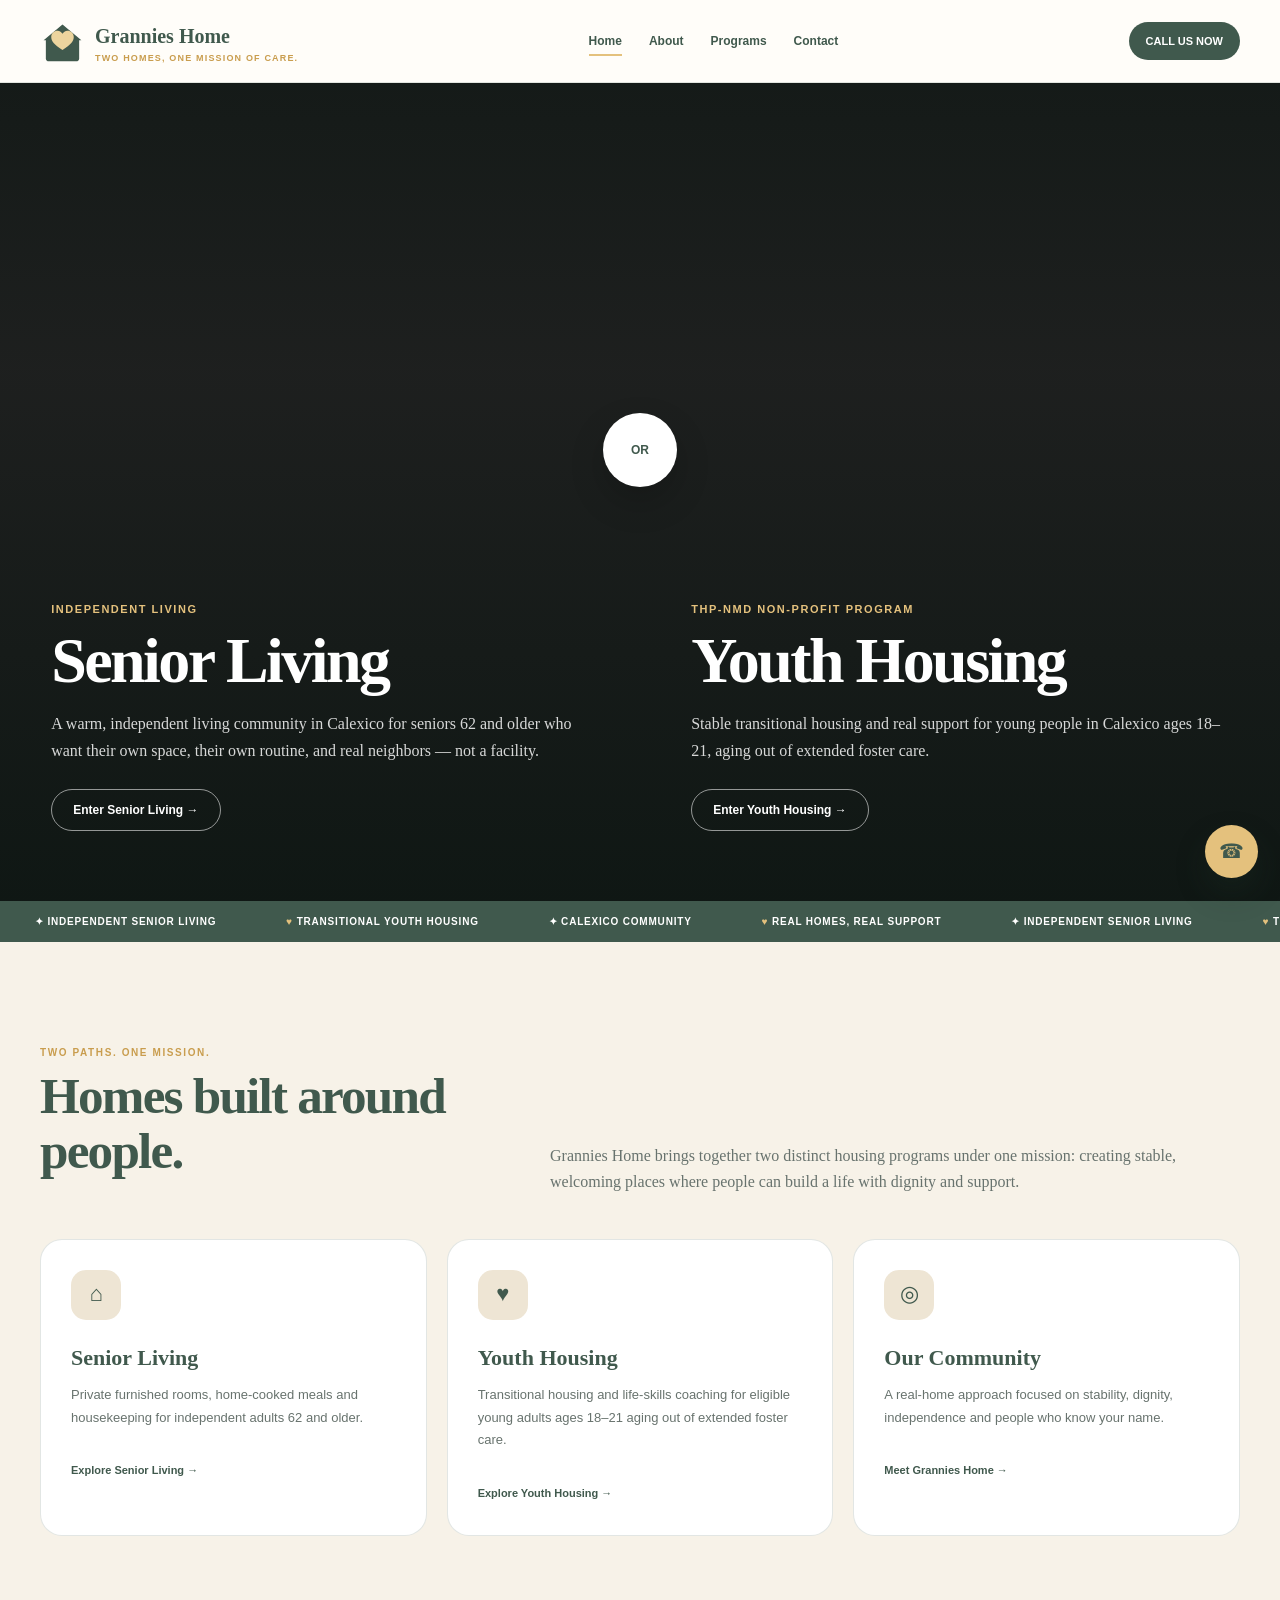
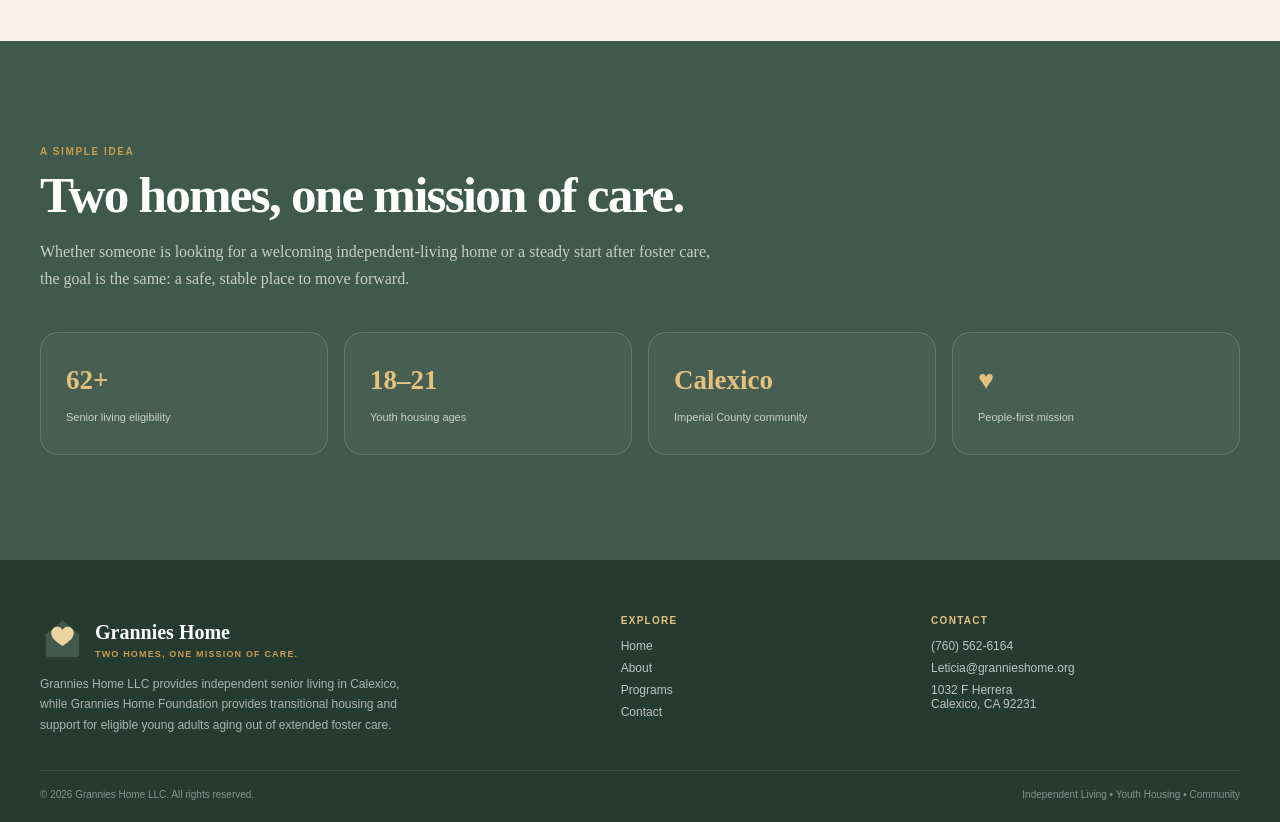
==== index.html @ 661f1105 "Add files via upload" ====
<!doctype html><html lang="en"><head><meta charset="utf-8"><meta name="viewport" content="width=device-width,initial-scale=1"><meta name="description" content="Grannies Home LLC — independent senior living and transitional youth housing in Calexico, California."><title>Grannies Home | Two Homes, One Mission of Care</title><link rel="stylesheet" href="style.css"></head><body>
<header><div class="container nav"><a class="brand" href="index.html"><svg class="logo" viewBox="0 0 100 100" aria-hidden="true">
<path d="M13 45 50 14l37 31v42a7 7 0 0 1-7 7H20a7 7 0 0 1-7-7Z" fill="#40594d"/>
<path d="M8 47 50 12l42 35H8Z" fill="#40594d"/>
<path d="M50 69c-19-12-25-20-25-29 0-8 6-14 14-14 5 0 9 3 11 7 2-4 6-7 11-7 8 0 14 6 14 14 0 9-6 17-25 29Z" fill="#ecd49e"/>
</svg><div><strong>Grannies Home</strong><small>Two homes, one mission of care.</small></div></a><button class="menu" aria-label="Open menu">☰</button><nav class="navlinks"><a class="active" href="index.html">Home</a><a class="" href="about.html">About</a><a class="" href="programs.html">Programs</a><a class="" href="contact.html">Contact</a></nav><a class="call" href="tel:+17605626164">CALL US NOW</a></div></header>
<main>
<section class="hero-split">
  <div class="hero-panel senior"><div class="hero-content"><div class="eyebrow">Independent Living</div><h1>Senior Living</h1><p>A warm, independent living community in Calexico for seniors 62 and older who want their own space, their own routine, and real neighbors — not a facility.</p><a class="btn" href="seniors.html">Enter Senior Living →</a></div></div>
  <div class="hero-panel youth"><div class="hero-content"><div class="eyebrow">THP-NMD Non-Profit Program</div><h1>Youth Housing</h1><p>Stable transitional housing and real support for young people in Calexico ages 18–21, aging out of extended foster care.</p><a class="btn" href="foster-youth.html">Enter Youth Housing →</a></div></div>
  <div class="center-or">OR</div>
</section>
<div class="ticker"><div class="ticker-track"><div class="ticker-item">✦ Independent Senior Living</div><div class="ticker-item"><b>♥</b> Transitional Youth Housing</div><div class="ticker-item">✦ Calexico Community</div><div class="ticker-item"><b>♥</b> Real Homes, Real Support</div><div class="ticker-item">✦ Independent Senior Living</div><div class="ticker-item"><b>♥</b> Transitional Youth Housing</div></div></div>
<section class="section cream"><div class="container"><div class="sectionhead reveal"><div><div class="kicker">Two paths. One mission.</div><h2 class="title">Homes built around people.</h2></div><p class="intro">Grannies Home brings together two distinct housing programs under one mission: creating stable, welcoming places where people can build a life with dignity and support.</p></div>
<div class="cards"><div class="card reveal"><div class="icon">⌂</div><h3>Senior Living</h3><p>Private furnished rooms, home-cooked meals and housekeeping for independent adults 62 and older.</p><br><a href="seniors.html" style="font:700 11px Arial;color:#40594d">Explore Senior Living →</a></div>
<div class="card reveal"><div class="icon">♥</div><h3>Youth Housing</h3><p>Transitional housing and life-skills coaching for eligible young adults ages 18–21 aging out of extended foster care.</p><br><a href="foster-youth.html" style="font:700 11px Arial;color:#40594d">Explore Youth Housing →</a></div>
<div class="card reveal"><div class="icon">◎</div><h3>Our Community</h3><p>A real-home approach focused on stability, dignity, independence and people who know your name.</p><br><a href="about.html" style="font:700 11px Arial;color:#40594d">Meet Grannies Home →</a></div></div></div></section>
<section class="section green"><div class="container reveal"><div class="kicker">A simple idea</div><h2 class="title">Two homes, one mission of care.</h2><p class="intro">Whether someone is looking for a welcoming independent-living home or a steady start after foster care, the goal is the same: a safe, stable place to move forward.</p><div class="stats"><div class="stat"><strong>62+</strong><span>Senior living eligibility</span></div><div class="stat"><strong>18–21</strong><span>Youth housing ages</span></div><div class="stat"><strong>Calexico</strong><span>Imperial County community</span></div><div class="stat"><strong>♥</strong><span>People-first mission</span></div></div></div></section>
</main><footer><div class="container"><div class="footgrid"><div><a class="brand" href="index.html"><svg class="logo" viewBox="0 0 100 100" aria-hidden="true">
<path d="M13 45 50 14l37 31v42a7 7 0 0 1-7 7H20a7 7 0 0 1-7-7Z" fill="#40594d"/>
<path d="M8 47 50 12l42 35H8Z" fill="#40594d"/>
<path d="M50 69c-19-12-25-20-25-29 0-8 6-14 14-14 5 0 9 3 11 7 2-4 6-7 11-7 8 0 14 6 14 14 0 9-6 17-25 29Z" fill="#ecd49e"/>
</svg><div><strong style="color:white">Grannies Home</strong><small>Two homes, one mission of care.</small></div></a><p class="footcopy">Grannies Home LLC provides independent senior living in Calexico, while Grannies Home Foundation provides transitional housing and support for eligible young adults aging out of extended foster care.</p></div><div class="footcol"><h4>Explore</h4><a href="index.html">Home</a><a href="about.html">About</a><a href="programs.html">Programs</a><a href="contact.html">Contact</a></div><div class="footcol"><h4>Contact</h4><a href="tel:+17605626164">(760) 562-6164</a><a href="mailto:Leticia@grannieshome.org">Leticia@grannieshome.org</a><p>1032 F Herrera<br>Calexico, CA 92231</p></div></div><div class="copyright"><span>© 2026 Grannies Home LLC. All rights reserved.</span><span>Independent Living • Youth Housing • Community</span></div></div></footer>
<a class="float pulse" href="tel:+17605626164" aria-label="Call Grannies Home">☎<span>Call (760) 562-6164</span></a><script src="script.js"></script></body></html>
---- style.css ----
:root{
  --green:#40594d;--green2:#294238;--cream:#f7f2e8;--cream2:#eee5d4;
  --gold:#e4c17d;--gold2:#c99d4e;--white:#fffdf9;--ink:#26322d;--muted:#68736e;
  --line:rgba(64,89,77,.15);--shadow:0 25px 70px rgba(30,54,44,.14);--max:1200px;
}
*{box-sizing:border-box;margin:0;padding:0} html{scroll-behavior:smooth}
body{font-family:Georgia,"Times New Roman",serif;color:var(--ink);background:var(--white);line-height:1.65}
a{text-decoration:none;color:inherit} img{max-width:100%;display:block}
.container{width:min(var(--max),calc(100% - 42px));margin:auto}
header{position:sticky;top:0;z-index:1000;background:rgba(255,253,249,.94);backdrop-filter:blur(16px);border-bottom:1px solid var(--line)}
.nav{height:82px;display:flex;align-items:center;justify-content:space-between;gap:25px}
.brand{display:flex;align-items:center;gap:10px}.logo{width:45px;height:45px}.brand strong{font-size:20px;color:var(--green)}
.brand small{display:block;color:var(--gold2);font:700 9px Arial,sans-serif;letter-spacing:.13em;text-transform:uppercase}
.navlinks{display:flex;gap:27px;align-items:center;font:600 12px Arial,sans-serif;color:var(--green)}
.navlinks a{position:relative;padding:8px 0}.navlinks a:after{content:"";position:absolute;left:0;right:100%;bottom:0;height:2px;background:var(--gold);transition:.25s}.navlinks a:hover:after,.navlinks a.active:after{right:0}
.call{font:700 11px Arial,sans-serif;background:var(--green);color:#fff;padding:13px 17px;border-radius:99px}
.menu{display:none;border:0;background:none;font-size:27px;color:var(--green)}
.hero-split{min-height:calc(100vh - 82px);display:grid;grid-template-columns:1fr 1fr;background:#222}
.hero-panel{min-height:680px;position:relative;overflow:hidden;background-size:cover;background-position:center;display:flex;align-items:flex-end}
.hero-panel:before{content:"";position:absolute;inset:0;background:linear-gradient(180deg,rgba(10,20,16,.55),rgba(10,20,16,.18) 35%,rgba(10,20,16,.78))}
.hero-panel.senior{background-image:url("https://images.unsplash.com/photo-1544725176-7c40e5a71c5e?auto=format&fit=crop&w=1800&q=85")}
.hero-panel.youth{background-image:url("https://images.unsplash.com/photo-1529156069898-49953e39b3ac?auto=format&fit=crop&w=1800&q=85")}
.hero-content{position:relative;z-index:2;color:white;padding:70px 8%;width:100%}
.eyebrow{font:700 11px Arial,sans-serif;letter-spacing:.14em;text-transform:uppercase;color:var(--gold);margin-bottom:13px}
.hero-content h1{font-size:clamp(42px,5vw,72px);line-height:1.02;letter-spacing:-.04em;margin-bottom:18px}
.hero-content p{font-size:16px;max-width:540px;color:rgba(255,255,255,.83);margin-bottom:25px}
.btn{display:inline-flex;align-items:center;gap:8px;border:1px solid rgba(255,255,255,.55);color:#fff;border-radius:99px;padding:13px 21px;font:700 12px Arial,sans-serif;transition:.2s}
.btn:hover{background:white;color:var(--green);transform:translateY(-2px)}
.center-or{position:absolute;z-index:5;left:50%;top:50%;transform:translate(-50%,-50%);width:74px;height:74px;background:#fff;border-radius:50%;display:grid;place-items:center;color:var(--green);font:700 12px Arial,sans-serif;box-shadow:0 15px 35px rgba(0,0,0,.18)}
.float{position:fixed;z-index:900;right:22px;bottom:22px;width:53px;height:53px;border-radius:50%;display:grid;place-items:center;background:var(--gold);color:var(--green);font-size:20px;box-shadow:0 15px 30px rgba(30,54,44,.25);animation:float 3s ease-in-out infinite}
.float span{position:absolute;right:65px;white-space:nowrap;background:var(--green);color:#fff;border-radius:99px;padding:8px 12px;font:700 10px Arial,sans-serif;opacity:0;transform:translateX(8px);transition:.2s;pointer-events:none}.float:hover span{opacity:1;transform:none}
@keyframes float{50%{transform:translateY(-8px)}}
.ticker{background:var(--green);color:#fff;overflow:hidden;padding:15px 0;font:700 10px Arial,sans-serif;letter-spacing:.08em;text-transform:uppercase}.ticker-track{display:flex;width:max-content;animation:scroll 28s linear infinite}.ticker-item{padding:0 35px}.ticker b{color:var(--gold)}
@keyframes scroll{to{transform:translateX(-50%)}}
.section{padding:105px 0}.cream{background:var(--cream)}.green{background:var(--green);color:white}
.kicker{color:var(--gold2);font:700 10px Arial,sans-serif;letter-spacing:.16em;text-transform:uppercase;margin-bottom:10px}
.title{font-size:clamp(35px,4vw,54px);line-height:1.08;letter-spacing:-.035em;color:var(--green);margin-bottom:17px}.green .title{color:white}
.intro{max-width:690px;color:var(--muted);font-size:16px}.green .intro{color:rgba(255,255,255,.7)}
.sectionhead{display:flex;justify-content:space-between;align-items:end;gap:40px;margin-bottom:43px}
.cards{display:grid;grid-template-columns:repeat(3,1fr);gap:20px}.card{background:#fff;border:1px solid var(--line);border-radius:22px;padding:30px;transition:.25s;position:relative;overflow:hidden}.card:hover{transform:translateY(-8px);box-shadow:var(--shadow)}.icon{width:50px;height:50px;background:var(--cream2);border-radius:15px;display:grid;place-items:center;font-size:22px;margin-bottom:20px;color:var(--green)}.card h3{font-size:22px;color:var(--green);margin-bottom:8px}.card p{font:13px/1.75 Arial,sans-serif;color:var(--muted)}
.about-grid{display:grid;grid-template-columns:.9fr 1.1fr;gap:70px;align-items:center}.image-card{min-height:500px;border-radius:30px;background:url("https://images.unsplash.com/photo-1559234938-b60fff04894d?auto=format&fit=crop&w=1300&q=85") center/cover;box-shadow:var(--shadow);position:relative;overflow:hidden}.image-card:after{content:"";position:absolute;inset:0;background:linear-gradient(180deg,transparent 40%,rgba(20,38,30,.65))}
.quote{position:absolute;z-index:2;bottom:30px;left:30px;right:30px;background:rgba(255,253,249,.95);padding:24px;border-radius:18px;color:var(--green);font-size:19px}
.checks{display:grid;gap:12px;margin:25px 0}.check{display:flex;gap:10px;font:13px Arial,sans-serif;color:var(--green)}.check i{width:22px;height:22px;border-radius:50%;background:var(--cream2);display:grid;place-items:center;font-style:normal}
.banner{min-height:420px;background-size:cover;background-position:center;position:relative;display:flex;align-items:center}.banner:before{content:"";position:absolute;inset:0;background:linear-gradient(90deg,rgba(25,43,35,.82),rgba(25,43,35,.3))}.banner .container{position:relative;z-index:2;color:#fff}.banner h1{font-size:clamp(44px,6vw,75px);line-height:1.02;max-width:760px}.banner p{max-width:650px;color:rgba(255,255,255,.8);margin-top:18px}
.stats{display:grid;grid-template-columns:repeat(4,1fr);gap:16px;margin-top:40px}.stat{padding:25px;border:1px solid rgba(255,255,255,.14);border-radius:18px;background:rgba(255,255,255,.04)}.stat strong{font-size:27px;color:var(--gold);display:block}.stat span{font:11px Arial,sans-serif;color:rgba(255,255,255,.7)}
.testimonials{display:grid;grid-template-columns:repeat(3,1fr);gap:20px}.testimonial{padding:28px;border:1px solid var(--line);border-radius:20px;background:#fff}.stars{color:var(--gold2);letter-spacing:3px;margin-bottom:12px}.testimonial p{font-size:16px;font-style:italic;color:var(--green);margin-bottom:18px}.testimonial small{font:11px Arial,sans-serif;color:var(--muted)}
.faq{display:grid;gap:12px;max-width:900px}.faq details{border:1px solid var(--line);border-radius:15px;background:#fff;padding:18px 20px}.faq summary{cursor:pointer;font-weight:700;color:var(--green);list-style:none}.faq summary::-webkit-details-marker{display:none}.faq p{font:13px/1.75 Arial,sans-serif;color:var(--muted);padding-top:12px}
.contact-grid{display:grid;grid-template-columns:.8fr 1.2fr;gap:55px}.contact-info{display:grid;gap:17px;margin-top:25px}.contact-info div{display:flex;gap:12px;align-items:flex-start;font:13px Arial,sans-serif}.contact-info b{color:var(--green);display:block;margin-bottom:2px}.form{background:var(--cream);border-radius:25px;padding:30px;border:1px solid var(--line)}.formgrid{display:grid;grid-template-columns:1fr 1fr;gap:14px}.field{display:grid;gap:7px;margin-bottom:14px}.field.full{grid-column:1/-1}.field label{font:700 10px Arial,sans-serif;letter-spacing:.1em;text-transform:uppercase;color:var(--green)}input,textarea,select{width:100%;border:1px solid var(--line);background:#fffdf9;border-radius:11px;padding:13px;font:13px Arial,sans-serif;color:var(--ink);outline:0}textarea{min-height:145px;resize:vertical}input:focus,textarea:focus,select:focus{border-color:var(--gold2)}.submit{border:0;background:var(--green);color:white;width:100%;cursor:pointer}
footer{background:#253a31;color:white;padding:55px 0 22px}.footgrid{display:grid;grid-template-columns:1.4fr .7fr .8fr;gap:40px}.footcopy{font:12px/1.7 Arial,sans-serif;color:rgba(255,255,255,.62);max-width:380px;margin-top:14px}.footcol h4{font:700 10px Arial,sans-serif;color:var(--gold);letter-spacing:.13em;text-transform:uppercase;margin-bottom:13px}.footcol a,.footcol p{font:12px Arial,sans-serif;color:rgba(255,255,255,.7);display:block;margin-bottom:8px}.copyright{border-top:1px solid rgba(255,255,255,.1);margin-top:35px;padding-top:18px;font:10px Arial,sans-serif;color:rgba(255,255,255,.45);display:flex;justify-content:space-between}
.reveal{opacity:0;transform:translateY(25px);transition:opacity .7s ease,transform .7s ease}.reveal.visible{opacity:1;transform:none}
.pulse{animation:pulse 2.2s infinite}@keyframes pulse{0%,100%{box-shadow:0 0 0 0 rgba(228,193,125,.45)}50%{box-shadow:0 0 0 15px rgba(228,193,125,0)}}
@media(max-width:900px){.navlinks,.call{display:none}.menu{display:block}.navlinks.open{display:flex;position:absolute;top:82px;left:0;right:0;background:#fffdf9;padding:20px 22px;flex-direction:column;align-items:flex-start;border-bottom:1px solid var(--line)}.hero-split{grid-template-columns:1fr}.hero-panel{min-height:520px}.center-or{top:50%;left:50%}.cards,.testimonials{grid-template-columns:1fr 1fr}.about-grid,.contact-grid{grid-template-columns:1fr}.stats{grid-template-columns:1fr 1fr}.footgrid{grid-template-columns:1fr 1fr}}
@media(max-width:600px){.container{width:calc(100% - 28px)}.section{padding:75px 0}.sectionhead{display:block}.hero-panel{min-height:570px}.hero-content{padding:50px 25px}.cards,.testimonials,.stats,.formgrid{grid-template-columns:1fr}.field.full{grid-column:auto}.image-card{min-height:400px}.copyright{display:block}.copyright span{display:block;margin-top:7px}}
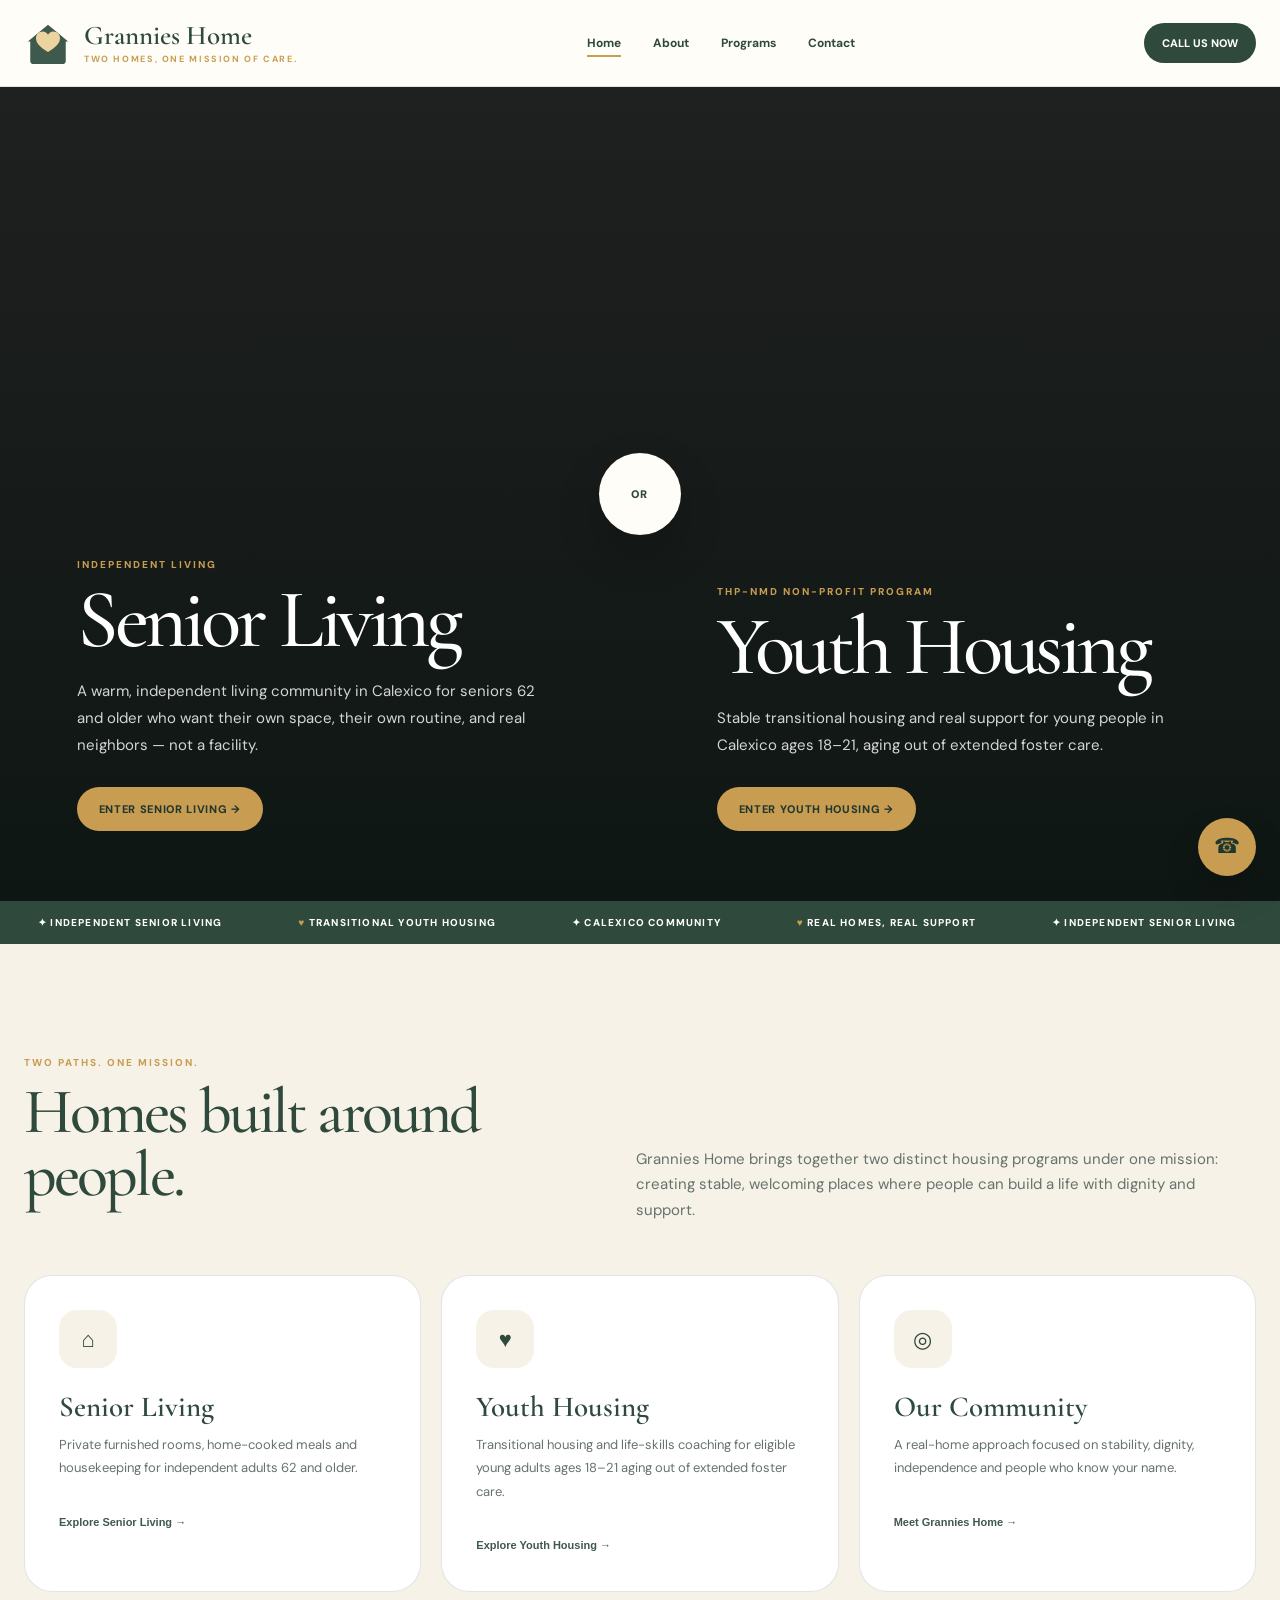
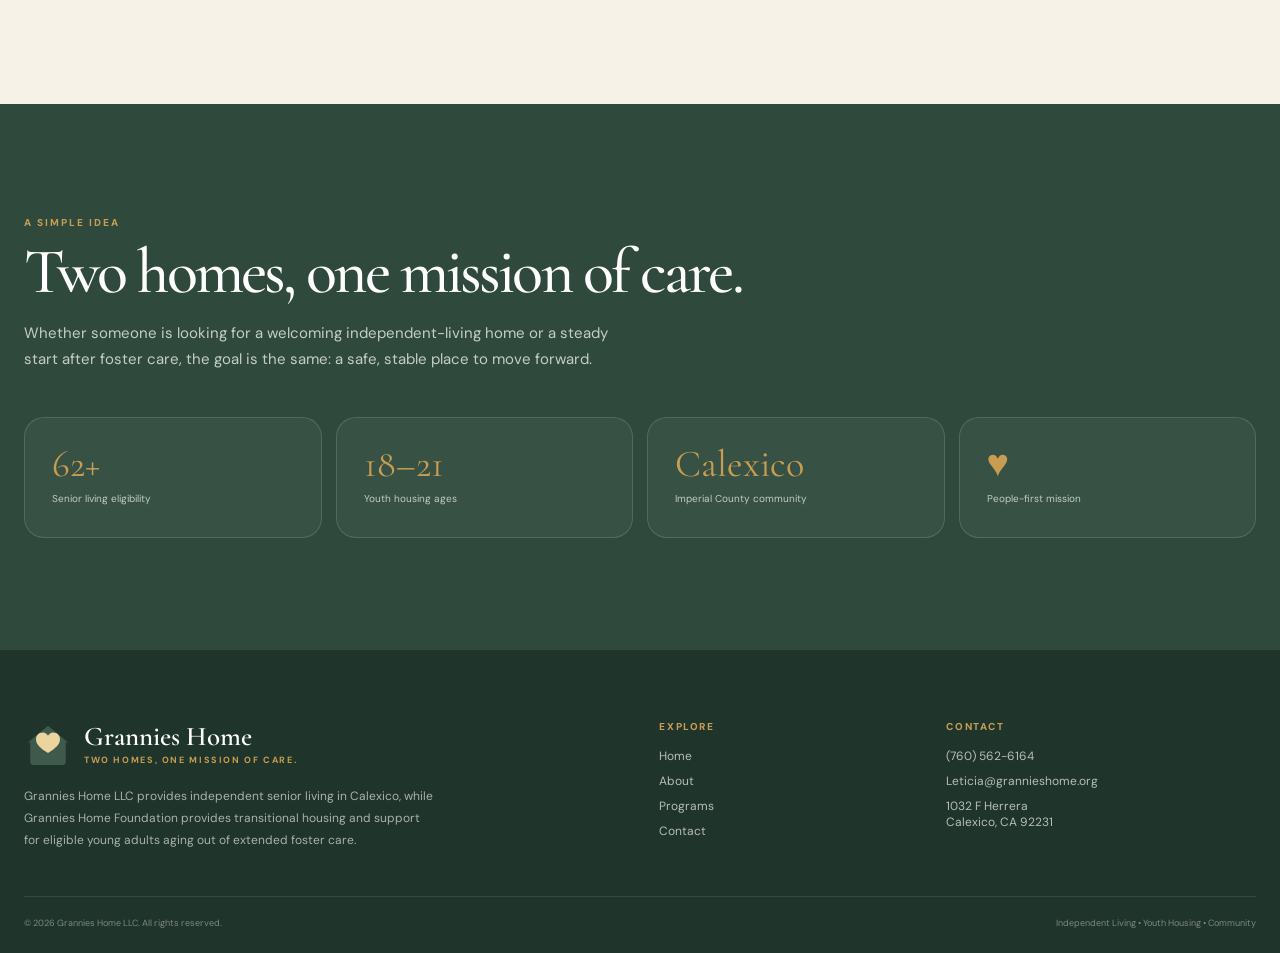
==== commit bc7aa2c1: "Add files via upload" ====
--- a/index.html
+++ b/index.html
@@ -1,4 +1,5 @@
-<!doctype html><html lang="en"><head><meta charset="utf-8"><meta name="viewport" content="width=device-width,initial-scale=1"><meta name="description" content="Grannies Home LLC — independent senior living and transitional youth housing in Calexico, California."><title>Grannies Home | Two Homes, One Mission of Care</title><link rel="stylesheet" href="style.css"></head><body>
+<!doctype html><html lang="en"><head><meta charset="utf-8"><meta name="viewport" content="width=device-width,initial-scale=1"><meta name="description" content="Grannies Home LLC — independent senior living and transitional youth housing in Calexico, California."><title>Grannies Home | Two Homes, One Mission of Care</title><link rel="stylesheet" href="style.css">    <link rel="icon" type="image/svg+xml" href="favicon.svg">
+</head><body>
 <header><div class="container nav"><a class="brand" href="index.html"><svg class="logo" viewBox="0 0 100 100" aria-hidden="true">
 <path d="M13 45 50 14l37 31v42a7 7 0 0 1-7 7H20a7 7 0 0 1-7-7Z" fill="#40594d"/>
 <path d="M8 47 50 12l42 35H8Z" fill="#40594d"/>
--- a/style.css
+++ b/style.css
@@ -1,54 +1,16 @@
-
-:root{
-  --green:#40594d;--green2:#294238;--cream:#f7f2e8;--cream2:#eee5d4;
-  --gold:#e4c17d;--gold2:#c99d4e;--white:#fffdf9;--ink:#26322d;--muted:#68736e;
-  --line:rgba(64,89,77,.15);--shadow:0 25px 70px rgba(30,54,44,.14);--max:1200px;
-}
-*{box-sizing:border-box;margin:0;padding:0} html{scroll-behavior:smooth}
-body{font-family:Georgia,"Times New Roman",serif;color:var(--ink);background:var(--white);line-height:1.65}
-a{text-decoration:none;color:inherit} img{max-width:100%;display:block}
-.container{width:min(var(--max),calc(100% - 42px));margin:auto}
-header{position:sticky;top:0;z-index:1000;background:rgba(255,253,249,.94);backdrop-filter:blur(16px);border-bottom:1px solid var(--line)}
-.nav{height:82px;display:flex;align-items:center;justify-content:space-between;gap:25px}
-.brand{display:flex;align-items:center;gap:10px}.logo{width:45px;height:45px}.brand strong{font-size:20px;color:var(--green)}
-.brand small{display:block;color:var(--gold2);font:700 9px Arial,sans-serif;letter-spacing:.13em;text-transform:uppercase}
-.navlinks{display:flex;gap:27px;align-items:center;font:600 12px Arial,sans-serif;color:var(--green)}
-.navlinks a{position:relative;padding:8px 0}.navlinks a:after{content:"";position:absolute;left:0;right:100%;bottom:0;height:2px;background:var(--gold);transition:.25s}.navlinks a:hover:after,.navlinks a.active:after{right:0}
-.call{font:700 11px Arial,sans-serif;background:var(--green);color:#fff;padding:13px 17px;border-radius:99px}
-.menu{display:none;border:0;background:none;font-size:27px;color:var(--green)}
-.hero-split{min-height:calc(100vh - 82px);display:grid;grid-template-columns:1fr 1fr;background:#222}
-.hero-panel{min-height:680px;position:relative;overflow:hidden;background-size:cover;background-position:center;display:flex;align-items:flex-end}
-.hero-panel:before{content:"";position:absolute;inset:0;background:linear-gradient(180deg,rgba(10,20,16,.55),rgba(10,20,16,.18) 35%,rgba(10,20,16,.78))}
-.hero-panel.senior{background-image:url("https://images.unsplash.com/photo-1544725176-7c40e5a71c5e?auto=format&fit=crop&w=1800&q=85")}
-.hero-panel.youth{background-image:url("https://images.unsplash.com/photo-1529156069898-49953e39b3ac?auto=format&fit=crop&w=1800&q=85")}
-.hero-content{position:relative;z-index:2;color:white;padding:70px 8%;width:100%}
-.eyebrow{font:700 11px Arial,sans-serif;letter-spacing:.14em;text-transform:uppercase;color:var(--gold);margin-bottom:13px}
-.hero-content h1{font-size:clamp(42px,5vw,72px);line-height:1.02;letter-spacing:-.04em;margin-bottom:18px}
-.hero-content p{font-size:16px;max-width:540px;color:rgba(255,255,255,.83);margin-bottom:25px}
-.btn{display:inline-flex;align-items:center;gap:8px;border:1px solid rgba(255,255,255,.55);color:#fff;border-radius:99px;padding:13px 21px;font:700 12px Arial,sans-serif;transition:.2s}
-.btn:hover{background:white;color:var(--green);transform:translateY(-2px)}
-.center-or{position:absolute;z-index:5;left:50%;top:50%;transform:translate(-50%,-50%);width:74px;height:74px;background:#fff;border-radius:50%;display:grid;place-items:center;color:var(--green);font:700 12px Arial,sans-serif;box-shadow:0 15px 35px rgba(0,0,0,.18)}
-.float{position:fixed;z-index:900;right:22px;bottom:22px;width:53px;height:53px;border-radius:50%;display:grid;place-items:center;background:var(--gold);color:var(--green);font-size:20px;box-shadow:0 15px 30px rgba(30,54,44,.25);animation:float 3s ease-in-out infinite}
-.float span{position:absolute;right:65px;white-space:nowrap;background:var(--green);color:#fff;border-radius:99px;padding:8px 12px;font:700 10px Arial,sans-serif;opacity:0;transform:translateX(8px);transition:.2s;pointer-events:none}.float:hover span{opacity:1;transform:none}
-@keyframes float{50%{transform:translateY(-8px)}}
-.ticker{background:var(--green);color:#fff;overflow:hidden;padding:15px 0;font:700 10px Arial,sans-serif;letter-spacing:.08em;text-transform:uppercase}.ticker-track{display:flex;width:max-content;animation:scroll 28s linear infinite}.ticker-item{padding:0 35px}.ticker b{color:var(--gold)}
-@keyframes scroll{to{transform:translateX(-50%)}}
-.section{padding:105px 0}.cream{background:var(--cream)}.green{background:var(--green);color:white}
-.kicker{color:var(--gold2);font:700 10px Arial,sans-serif;letter-spacing:.16em;text-transform:uppercase;margin-bottom:10px}
-.title{font-size:clamp(35px,4vw,54px);line-height:1.08;letter-spacing:-.035em;color:var(--green);margin-bottom:17px}.green .title{color:white}
-.intro{max-width:690px;color:var(--muted);font-size:16px}.green .intro{color:rgba(255,255,255,.7)}
-.sectionhead{display:flex;justify-content:space-between;align-items:end;gap:40px;margin-bottom:43px}
-.cards{display:grid;grid-template-columns:repeat(3,1fr);gap:20px}.card{background:#fff;border:1px solid var(--line);border-radius:22px;padding:30px;transition:.25s;position:relative;overflow:hidden}.card:hover{transform:translateY(-8px);box-shadow:var(--shadow)}.icon{width:50px;height:50px;background:var(--cream2);border-radius:15px;display:grid;place-items:center;font-size:22px;margin-bottom:20px;color:var(--green)}.card h3{font-size:22px;color:var(--green);margin-bottom:8px}.card p{font:13px/1.75 Arial,sans-serif;color:var(--muted)}
-.about-grid{display:grid;grid-template-columns:.9fr 1.1fr;gap:70px;align-items:center}.image-card{min-height:500px;border-radius:30px;background:url("https://images.unsplash.com/photo-1559234938-b60fff04894d?auto=format&fit=crop&w=1300&q=85") center/cover;box-shadow:var(--shadow);position:relative;overflow:hidden}.image-card:after{content:"";position:absolute;inset:0;background:linear-gradient(180deg,transparent 40%,rgba(20,38,30,.65))}
-.quote{position:absolute;z-index:2;bottom:30px;left:30px;right:30px;background:rgba(255,253,249,.95);padding:24px;border-radius:18px;color:var(--green);font-size:19px}
-.checks{display:grid;gap:12px;margin:25px 0}.check{display:flex;gap:10px;font:13px Arial,sans-serif;color:var(--green)}.check i{width:22px;height:22px;border-radius:50%;background:var(--cream2);display:grid;place-items:center;font-style:normal}
-.banner{min-height:420px;background-size:cover;background-position:center;position:relative;display:flex;align-items:center}.banner:before{content:"";position:absolute;inset:0;background:linear-gradient(90deg,rgba(25,43,35,.82),rgba(25,43,35,.3))}.banner .container{position:relative;z-index:2;color:#fff}.banner h1{font-size:clamp(44px,6vw,75px);line-height:1.02;max-width:760px}.banner p{max-width:650px;color:rgba(255,255,255,.8);margin-top:18px}
-.stats{display:grid;grid-template-columns:repeat(4,1fr);gap:16px;margin-top:40px}.stat{padding:25px;border:1px solid rgba(255,255,255,.14);border-radius:18px;background:rgba(255,255,255,.04)}.stat strong{font-size:27px;color:var(--gold);display:block}.stat span{font:11px Arial,sans-serif;color:rgba(255,255,255,.7)}
-.testimonials{display:grid;grid-template-columns:repeat(3,1fr);gap:20px}.testimonial{padding:28px;border:1px solid var(--line);border-radius:20px;background:#fff}.stars{color:var(--gold2);letter-spacing:3px;margin-bottom:12px}.testimonial p{font-size:16px;font-style:italic;color:var(--green);margin-bottom:18px}.testimonial small{font:11px Arial,sans-serif;color:var(--muted)}
-.faq{display:grid;gap:12px;max-width:900px}.faq details{border:1px solid var(--line);border-radius:15px;background:#fff;padding:18px 20px}.faq summary{cursor:pointer;font-weight:700;color:var(--green);list-style:none}.faq summary::-webkit-details-marker{display:none}.faq p{font:13px/1.75 Arial,sans-serif;color:var(--muted);padding-top:12px}
-.contact-grid{display:grid;grid-template-columns:.8fr 1.2fr;gap:55px}.contact-info{display:grid;gap:17px;margin-top:25px}.contact-info div{display:flex;gap:12px;align-items:flex-start;font:13px Arial,sans-serif}.contact-info b{color:var(--green);display:block;margin-bottom:2px}.form{background:var(--cream);border-radius:25px;padding:30px;border:1px solid var(--line)}.formgrid{display:grid;grid-template-columns:1fr 1fr;gap:14px}.field{display:grid;gap:7px;margin-bottom:14px}.field.full{grid-column:1/-1}.field label{font:700 10px Arial,sans-serif;letter-spacing:.1em;text-transform:uppercase;color:var(--green)}input,textarea,select{width:100%;border:1px solid var(--line);background:#fffdf9;border-radius:11px;padding:13px;font:13px Arial,sans-serif;color:var(--ink);outline:0}textarea{min-height:145px;resize:vertical}input:focus,textarea:focus,select:focus{border-color:var(--gold2)}.submit{border:0;background:var(--green);color:white;width:100%;cursor:pointer}
-footer{background:#253a31;color:white;padding:55px 0 22px}.footgrid{display:grid;grid-template-columns:1.4fr .7fr .8fr;gap:40px}.footcopy{font:12px/1.7 Arial,sans-serif;color:rgba(255,255,255,.62);max-width:380px;margin-top:14px}.footcol h4{font:700 10px Arial,sans-serif;color:var(--gold);letter-spacing:.13em;text-transform:uppercase;margin-bottom:13px}.footcol a,.footcol p{font:12px Arial,sans-serif;color:rgba(255,255,255,.7);display:block;margin-bottom:8px}.copyright{border-top:1px solid rgba(255,255,255,.1);margin-top:35px;padding-top:18px;font:10px Arial,sans-serif;color:rgba(255,255,255,.45);display:flex;justify-content:space-between}
-.reveal{opacity:0;transform:translateY(25px);transition:opacity .7s ease,transform .7s ease}.reveal.visible{opacity:1;transform:none}
-.pulse{animation:pulse 2.2s infinite}@keyframes pulse{0%,100%{box-shadow:0 0 0 0 rgba(228,193,125,.45)}50%{box-shadow:0 0 0 15px rgba(228,193,125,0)}}
-@media(max-width:900px){.navlinks,.call{display:none}.menu{display:block}.navlinks.open{display:flex;position:absolute;top:82px;left:0;right:0;background:#fffdf9;padding:20px 22px;flex-direction:column;align-items:flex-start;border-bottom:1px solid var(--line)}.hero-split{grid-template-columns:1fr}.hero-panel{min-height:520px}.center-or{top:50%;left:50%}.cards,.testimonials{grid-template-columns:1fr 1fr}.about-grid,.contact-grid{grid-template-columns:1fr}.stats{grid-template-columns:1fr 1fr}.footgrid{grid-template-columns:1fr 1fr}}
-@media(max-width:600px){.container{width:calc(100% - 28px)}.section{padding:75px 0}.sectionhead{display:block}.hero-panel{min-height:570px}.hero-content{padding:50px 25px}.cards,.testimonials,.stats,.formgrid{grid-template-columns:1fr}.field.full{grid-column:auto}.image-card{min-height:400px}.copyright{display:block}.copyright span{display:block;margin-top:7px}}
+@import url('https://fonts.googleapis.com/css2?family=DM+Sans:wght@400;500;600;700;800&family=Cormorant+Garamond:wght@400;500;600;700&family=Allura&display=swap');
+:root{--green:#2f4a3d;--dark:#20372d;--cream:#f7f2e8;--ivory:#fffdf8;--gold:#c89d52;--ink:#24332c;--muted:#66736c;--line:rgba(47,74,61,.14);--shadow:0 24px 70px rgba(32,55,45,.14);--max:1240px}
+*{box-sizing:border-box;margin:0;padding:0}html{scroll-behavior:smooth}body{font-family:'DM Sans',Arial,sans-serif;color:var(--ink);background:var(--ivory);line-height:1.7;overflow-x:hidden}a{text-decoration:none;color:inherit}.container{width:min(var(--max),calc(100% - 48px));margin:auto}
+header{position:sticky;top:0;z-index:1000;background:rgba(255,253,248,.92);backdrop-filter:blur(18px);border-bottom:1px solid var(--line)}.nav{min-height:86px;display:flex;align-items:center;justify-content:space-between;gap:25px}.brand{display:flex;align-items:center;gap:12px}.logo{width:48px;height:48px}.brand strong{display:block;font-family:'Cormorant Garamond',Georgia,serif;font-size:27px;line-height:1;color:var(--green);font-weight:600}.brand small{display:block;color:var(--gold);font:700 9px 'DM Sans',Arial;letter-spacing:.18em;text-transform:uppercase;margin-top:4px}.navlinks{display:flex;gap:32px;align-items:center;font:700 12px 'DM Sans',Arial;color:var(--green)}.navlinks a{position:relative;padding:10px 0}.navlinks a:after{content:'';position:absolute;left:0;bottom:4px;width:0;height:2px;background:var(--gold);transition:.3s}.navlinks a:hover:after,.navlinks a.active:after{width:100%}.call{font:800 11px 'DM Sans',Arial;background:var(--green);color:#fff;padding:13px 18px;border-radius:99px;transition:.25s}.call:hover{background:var(--dark);transform:translateY(-2px)}.menu{display:none;border:0;background:none;font-size:29px;color:var(--green);cursor:pointer}
+.hero-split{min-height:calc(100vh - 86px);display:grid;grid-template-columns:1fr 1fr;background:#222;position:relative}.hero-panel{min-height:720px;position:relative;overflow:hidden;background-size:cover;background-position:center;display:flex;align-items:flex-end}.hero-panel:before{content:'';position:absolute;inset:0;background:linear-gradient(180deg,rgba(10,20,16,.12),rgba(10,20,16,.84));transition:.45s}.hero-panel:hover:before{background:linear-gradient(180deg,rgba(10,20,16,.2),rgba(10,20,16,.9))}.hero-panel.senior{background-image:url('https://images.unsplash.com/photo-1559234938-b60fff04894d?auto=format&fit=crop&w=2000&q=88')}.hero-panel.youth{background-image:url('https://images.unsplash.com/photo-1529156069898-49953e39b3ac?auto=format&fit=crop&w=2000&q=88')}.hero-content{position:relative;z-index:2;color:#fff;padding:70px clamp(28px,6vw,88px);width:100%}.eyebrow,.kicker{font:800 10px 'DM Sans',Arial;letter-spacing:.2em;text-transform:uppercase;color:var(--gold);margin-bottom:12px}.hero-content h1{font:500 clamp(60px,6.5vw,96px)/.88 'Cormorant Garamond',Georgia,serif;letter-spacing:-.05em;margin-bottom:22px}.hero-content p{max-width:510px;color:rgba(255,255,255,.82);font-size:15px;line-height:1.8;margin-bottom:28px}.btn{display:inline-flex;align-items:center;justify-content:center;gap:9px;border:1px solid transparent;border-radius:999px;padding:14px 21px;background:var(--gold);color:var(--dark);font:800 11px 'DM Sans',Arial;letter-spacing:.06em;text-transform:uppercase;transition:.25s;cursor:pointer}.btn:hover{transform:translateY(-3px);box-shadow:0 15px 30px rgba(0,0,0,.18)}.center-or{position:absolute;z-index:5;left:50%;top:50%;transform:translate(-50%,-50%);width:82px;height:82px;background:var(--ivory);border-radius:50%;display:grid;place-items:center;color:var(--green);font:900 11px 'DM Sans',Arial;letter-spacing:.12em;box-shadow:0 20px 45px rgba(0,0,0,.2)}
+.ticker{background:var(--green);color:#fff;overflow:hidden;padding:15px 0;font:800 10px 'DM Sans',Arial;letter-spacing:.12em;text-transform:uppercase}.ticker-track{display:flex;width:max-content;animation:scroll 30s linear infinite}.ticker-item{padding:0 38px;white-space:nowrap}.ticker b{color:var(--gold)}@keyframes scroll{to{transform:translateX(-50%)}}
+.section{padding:112px 0}.cream{background:var(--cream)}.green{background:var(--green);color:#fff}.sectionhead{display:flex;justify-content:space-between;align-items:end;gap:55px;margin-bottom:52px}.kicker{color:var(--gold2,#c89d52)}.title{font:500 clamp(48px,5vw,70px)/.98 'Cormorant Garamond',Georgia,serif;letter-spacing:-.045em;color:var(--green);margin-bottom:17px}.green .title{color:#fff}.intro{max-width:620px;color:var(--muted);font-size:15px}.green .intro{color:rgba(255,255,255,.72)}.cards{display:grid;grid-template-columns:repeat(3,1fr);gap:20px}.card{background:#fff;border:1px solid var(--line);border-radius:28px;padding:34px;transition:.35s;position:relative;overflow:hidden}.card:before{content:'';position:absolute;left:0;top:0;width:0;height:4px;background:var(--gold);transition:.35s}.card:hover{transform:translateY(-9px);box-shadow:var(--shadow)}.card:hover:before{width:100%}.icon{width:58px;height:58px;background:var(--cream);border-radius:18px;display:grid;place-items:center;font-size:22px;margin-bottom:24px;color:var(--green)}.card h3{font:600 29px/1.05 'Cormorant Garamond',Georgia,serif;color:var(--green);margin-bottom:10px}.card p{font:13px/1.8 'DM Sans',Arial;color:var(--muted)}
+.banner{min-height:520px;background-size:cover;background-position:center;position:relative;display:flex;align-items:flex-end}.banner:before{content:'';position:absolute;inset:0;background:linear-gradient(90deg,rgba(25,43,35,.9),rgba(25,43,35,.2) 80%),linear-gradient(0deg,rgba(10,20,16,.55),transparent 55%)}.banner .container{position:relative;z-index:2;color:#fff;padding:90px 0 76px}.banner h1{font:500 clamp(60px,7vw,100px)/.88 'Cormorant Garamond',Georgia,serif;letter-spacing:-.05em;max-width:900px}.banner p{max-width:650px;color:rgba(255,255,255,.82);margin-top:22px;font-size:16px}
+.about-grid{display:grid;grid-template-columns:.92fr 1.08fr;gap:78px;align-items:center}.image-card{min-height:590px;border-radius:34px;background-position:center;background-size:cover;box-shadow:var(--shadow);position:relative;overflow:hidden}.image-card:after{content:'';position:absolute;inset:0;background:linear-gradient(0deg,rgba(24,44,35,.65),transparent 55%)}.quote{position:absolute;z-index:2;left:28px;right:28px;bottom:28px;background:rgba(255,253,248,.95);padding:22px;border-radius:20px;color:var(--green);font:600 27px/1.05 'Cormorant Garamond',Georgia,serif}.checks{display:grid;gap:12px;margin:28px 0}.check{display:flex;gap:12px;align-items:center;font:13px 'DM Sans',Arial;color:var(--green)}.check i{width:25px;height:25px;border-radius:50%;background:var(--cream);display:grid;place-items:center;font-style:normal;font-weight:900;flex:none}
+.stats{display:grid;grid-template-columns:repeat(4,1fr);gap:14px;margin-top:45px}.stat{padding:27px;border:1px solid rgba(255,255,255,.14);border-radius:20px;background:rgba(255,255,255,.04)}.stat strong{font:38px/1 'Cormorant Garamond',Georgia,serif;color:var(--gold);display:block}.stat span{font:10px 'DM Sans',Arial;color:rgba(255,255,255,.7)}.testimonials{display:grid;grid-template-columns:repeat(3,1fr);gap:20px}.testimonial{padding:30px;border:1px solid var(--line);border-radius:25px;background:#fff}.stars{color:var(--gold);letter-spacing:4px;margin-bottom:18px}.testimonial p{font:24px/1.15 'Cormorant Garamond',Georgia,serif;font-style:italic;color:var(--green);margin-bottom:20px}.testimonial small{font:10px 'DM Sans',Arial;color:var(--muted)}.faq{display:grid;gap:12px;max-width:940px}.faq details{border:1px solid var(--line);border-radius:18px;background:#fff;padding:19px 22px}.faq summary{cursor:pointer;font:600 22px 'Cormorant Garamond',Georgia,serif;color:var(--green);list-style:none}.faq summary::-webkit-details-marker{display:none}.faq p{font:13px/1.8 'DM Sans',Arial;color:var(--muted);padding-top:12px}
+.contact-grid{display:grid;grid-template-columns:.8fr 1.2fr;gap:70px;align-items:start}.contact-info{display:grid;gap:16px;margin-top:30px}.contact-info>div{display:flex;gap:14px;align-items:flex-start;font:13px 'DM Sans',Arial}.contact-info>div:before{width:46px;height:46px;border-radius:14px;background:var(--cream);display:grid;place-items:center;color:var(--green);flex:none}.contact-info>div:nth-child(1):before{content:'☎'}.contact-info>div:nth-child(2):before{content:'✉'}.contact-info>div:nth-child(3):before{content:'⌖'}.contact-info b{display:block;color:var(--green);font-size:10px;letter-spacing:.1em;text-transform:uppercase}.contact-info a,.contact-info span{color:var(--muted)}.form{background:var(--green);border-radius:32px;padding:38px;border:1px solid rgba(255,255,255,.08);box-shadow:var(--shadow)}.form:before{content:'Send us a message';display:block;font:500 38px/1 'Cormorant Garamond',Georgia,serif;color:#fff;margin-bottom:8px}.formgrid{display:grid;grid-template-columns:1fr 1fr;gap:15px}.field{display:grid;gap:7px;margin-bottom:0}.field.full{grid-column:1/-1}.field label{font:800 9px 'DM Sans',Arial;letter-spacing:.14em;text-transform:uppercase;color:var(--gold)}input,textarea,select{width:100%;border:1px solid rgba(255,255,255,.16);background:rgba(255,255,255,.08);color:#fff;border-radius:12px;padding:13px 14px;font:13px 'DM Sans',Arial;outline:0}input::placeholder,textarea::placeholder{color:rgba(255,255,255,.45)}select option{color:var(--ink)}textarea{min-height:150px;resize:vertical}input:focus,textarea:focus,select:focus{border-color:var(--gold);box-shadow:0 0 0 3px rgba(200,157,82,.12)}.submit{width:100%;margin-top:4px}.form .btn{margin-top:20px}
+footer{background:#1f342a;color:#fff;padding:70px 0 24px}.footgrid{display:grid;grid-template-columns:1.5fr .6fr .8fr;gap:55px}.footcopy{font:12px/1.8 'DM Sans',Arial;color:rgba(255,255,255,.62);max-width:410px;margin-top:18px}.footcol h4{font:800 10px 'DM Sans',Arial;color:var(--gold);letter-spacing:.16em;text-transform:uppercase;margin-bottom:15px}.footcol a,.footcol p{font:12px 'DM Sans',Arial;color:rgba(255,255,255,.68);display:block;margin-bottom:9px}.copyright{border-top:1px solid rgba(255,255,255,.1);margin-top:45px;padding-top:20px;font:9px 'DM Sans',Arial;color:rgba(255,255,255,.42);display:flex;justify-content:space-between;gap:20px}.float{position:fixed;z-index:950;right:24px;bottom:24px;width:58px;height:58px;border-radius:50%;display:grid;place-items:center;background:var(--gold);color:var(--dark);font-size:21px;box-shadow:0 18px 35px rgba(0,0,0,.18);animation:pulse 2.4s infinite}.float span{position:absolute;right:68px;white-space:nowrap;background:var(--green);color:#fff;border-radius:99px;padding:9px 13px;font:800 10px 'DM Sans',Arial;opacity:0;transform:translateX(8px);transition:.2s;pointer-events:none}.float:hover span{opacity:1;transform:none}@keyframes pulse{0%,100%{box-shadow:0 18px 35px rgba(0,0,0,.18),0 0 0 0 rgba(200,157,82,.35)}50%{box-shadow:0 18px 35px rgba(0,0,0,.18),0 0 0 14px rgba(200,157,82,0)}}.reveal{opacity:0;transform:translateY(28px);transition:opacity .75s ease,transform .75s ease}.reveal.visible{opacity:1;transform:none}
+@media(max-width:980px){.navlinks,.call{display:none}.menu{display:block}.navlinks.open{display:flex;position:absolute;top:86px;left:0;right:0;background:var(--ivory);padding:22px 24px;flex-direction:column;align-items:flex-start;gap:16px;border-bottom:1px solid var(--line);box-shadow:0 15px 30px rgba(0,0,0,.06)}.hero-split{grid-template-columns:1fr}.hero-panel{min-height:650px}.cards,.testimonials{grid-template-columns:1fr 1fr}.about-grid,.contact-grid{grid-template-columns:1fr}.stats{grid-template-columns:1fr 1fr}.footgrid{grid-template-columns:1fr 1fr}.sectionhead{display:block}.sectionhead .intro{margin-top:18px}}
+@media(max-width:600px){.container{width:calc(100% - 30px)}.nav{min-height:76px}.brand strong{font-size:24px}.logo{width:43px;height:43px}.hero-panel{min-height:600px}.hero-content{padding:50px 24px}.hero-content h1{font-size:64px}.center-or{width:64px;height:64px;font-size:9px}.section{padding:78px 0}.title{font-size:52px}.cards,.testimonials,.stats,.formgrid,.footgrid{grid-template-columns:1fr}.banner{min-height:500px}.banner .container{padding:70px 0}.banner h1{font-size:64px}.image-card{min-height:410px}.form{padding:25px;border-radius:24px}.field.full{grid-column:auto}.copyright{display:block}.copyright span{display:block;margin-top:8px}.float{right:16px;bottom:16px}.float span{display:none}}
+@media(prefers-reduced-motion:reduce){html{scroll-behavior:auto}.reveal{opacity:1;transform:none;transition:none}.ticker-track,.float{animation:none}}
+[data-form-status].show{display:block!important;color:#e7d4ae;font:12px 'DM Sans',Arial;margin-top:12px}
